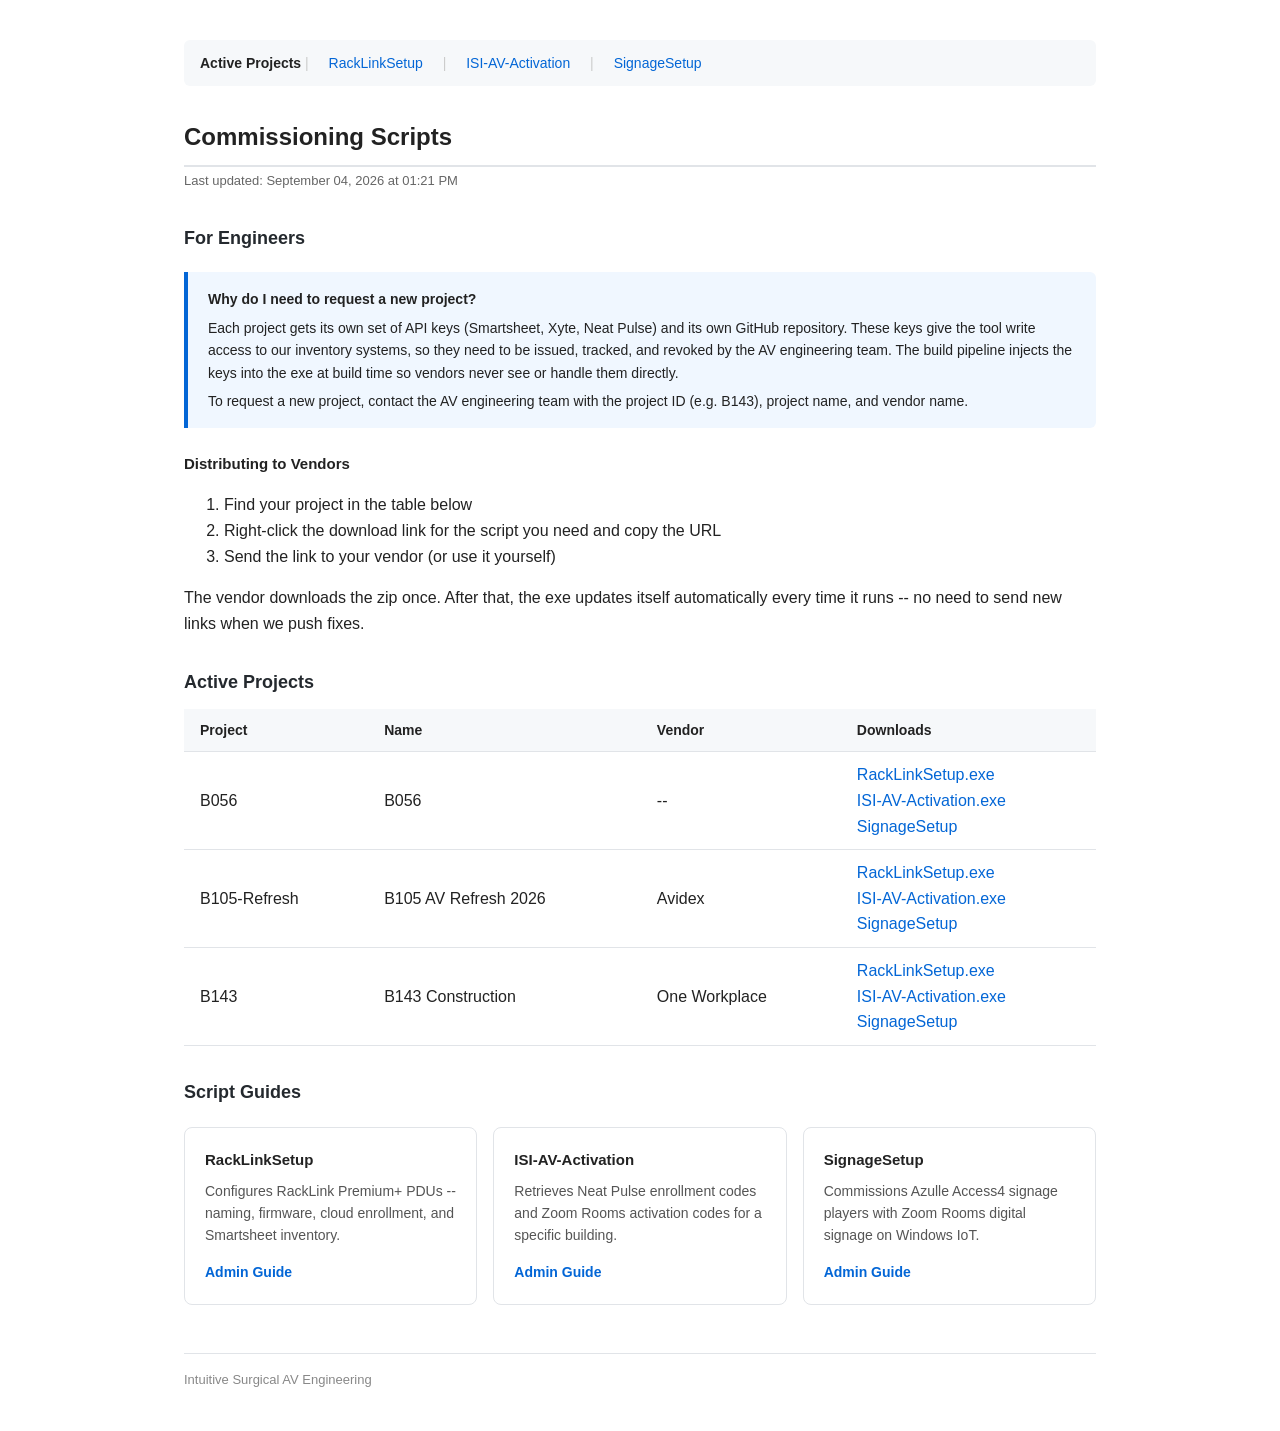
==== index.html @ f8d8507c "Add commissioning docs and project directory Generated with [Devin](https://devin.ai)  Co-Authored-B" ====
<!DOCTYPE html>
<html lang="en">
<head>
  <meta charset="UTF-8">
  <title>Commissioning Scripts</title>
  <link rel="stylesheet" href="style.css">
</head>
<body>
  <nav>
    <strong>Active Projects</strong>
    <span class="sep">|</span>
    <a href="racklinksetup.html">RackLinkSetup</a>
    <span class="sep">|</span>
    <a href="isi-av-activator.html">ISI-AV-Activation</a>
    <span class="sep">|</span>
    <a href="signagesetup.html">SignageSetup</a>
  </nav>

  <h1>Commissioning Scripts</h1>
  <div class="updated">Last updated: September 04, 2026 at 01:21 PM</div>

  <h2>For Engineers</h2>
  <div class="info-box">
    <p><strong>Why do I need to request a new project?</strong></p>
    <p>Each project gets its own set of API keys (Smartsheet, Xyte, Neat Pulse) and its own GitHub
    repository. These keys give the tool write access to our inventory systems, so they need to be
    issued, tracked, and revoked by the AV engineering team. The build pipeline injects the keys into
    the exe at build time so vendors never see or handle them directly.</p>
    <p>To request a new project, contact the AV engineering team with the project ID (e.g. B143),
    project name, and vendor name.</p>
  </div>

  <h3>Distributing to Vendors</h3>
  <ol>
    <li>Find your project in the table below</li>
    <li>Right-click the download link for the script you need and copy the URL</li>
    <li>Send the link to your vendor (or use it yourself)</li>
  </ol>
  <p>The vendor downloads the zip once. After that, the exe updates itself automatically every time
  it runs -- no need to send new links when we push fixes.</p>

  <h2>Active Projects</h2>
  <table>
    <thead>
      <tr>
        <th>Project</th>
        <th>Name</th>
        <th>Vendor</th>
        <th>Downloads</th>
      </tr>
    </thead>
    <tbody>
      <tr>
        <td>B056</td>
        <td>B056</td>
        <td>--</td>
        <td><a href="https://github.com/isrg-enterprise-av/B056-RackLinkSetup/releases/latest">RackLinkSetup.exe</a><br><a href="https://github.com/isrg-enterprise-av/B056-ISI-AV-Activator/releases/latest">ISI-AV-Activation.exe</a><br><a href="https://github.com/isrg-enterprise-av/SignageSetup-Deploy/releases/latest">SignageSetup</a></td>
      </tr>
      <tr>
        <td>B105-Refresh</td>
        <td>B105 AV Refresh 2026</td>
        <td>Avidex</td>
        <td><a href="https://github.com/isrg-enterprise-av/B105-Refresh-RackLinkSetup/releases/latest">RackLinkSetup.exe</a><br><a href="https://github.com/isrg-enterprise-av/B105-Refresh-ISI-AV-Activator/releases/latest">ISI-AV-Activation.exe</a><br><a href="https://github.com/isrg-enterprise-av/SignageSetup-Deploy/releases/latest">SignageSetup</a></td>
      </tr>
      <tr>
        <td>B143</td>
        <td>B143 Construction</td>
        <td>One Workplace</td>
        <td><a href="https://github.com/isrg-enterprise-av/B143-RackLinkSetup/releases/latest">RackLinkSetup.exe</a><br><a href="https://github.com/isrg-enterprise-av/B143-ISI-AV-Activator/releases/latest">ISI-AV-Activation.exe</a><br><a href="https://github.com/isrg-enterprise-av/SignageSetup-Deploy/releases/latest">SignageSetup</a></td>
      </tr>
    </tbody>
  </table>

  <h2>Script Guides</h2>
  <div class="script-cards">
    <div class="script-card">
      <h3>RackLinkSetup</h3>
      <p>Configures RackLink Premium+ PDUs -- naming, firmware, cloud enrollment, and Smartsheet inventory.</p>
      <a href="racklinksetup.html">Admin Guide</a>
    </div>
    <div class="script-card">
      <h3>ISI-AV-Activation</h3>
      <p>Retrieves Neat Pulse enrollment codes and Zoom Rooms activation codes for a specific building.</p>
      <a href="isi-av-activator.html">Admin Guide</a>
    </div>
    <div class="script-card">
      <h3>SignageSetup</h3>
      <p>Commissions Azulle Access4 signage players with Zoom Rooms digital signage on Windows IoT.</p>
      <a href="signagesetup.html">Admin Guide</a>
    </div>
  </div>

  <footer>
    Intuitive Surgical AV Engineering
  </footer>
</body>
</html>
---- style.css ----
/* Shared styles for vendor-scripts documentation */

* { box-sizing: border-box; }

body {
  font-family: "Segoe UI", Arial, sans-serif;
  margin: 0;
  padding: 40px;
  color: #222;
  line-height: 1.6;
  max-width: 960px;
  margin: 0 auto;
  padding: 40px 24px;
}

h1 {
  font-size: 24px;
  margin-bottom: 4px;
  border-bottom: 2px solid #e1e4e8;
  padding-bottom: 8px;
}

h2 {
  font-size: 18px;
  margin-top: 32px;
  margin-bottom: 12px;
  color: #24292e;
}

h3 {
  font-size: 15px;
  margin-top: 24px;
  margin-bottom: 8px;
}

.updated {
  color: #666;
  font-size: 13px;
  margin-bottom: 24px;
}

/* Navigation */
nav {
  margin-bottom: 32px;
  padding: 12px 16px;
  background: #f6f8fa;
  border-radius: 6px;
  font-size: 14px;
}

nav a {
  color: #0366d6;
  text-decoration: none;
  margin-right: 16px;
}

nav a:hover {
  text-decoration: underline;
}

nav .sep {
  color: #ccc;
  margin-right: 16px;
}

/* Tables */
table {
  border-collapse: collapse;
  width: 100%;
}

th, td {
  text-align: left;
  padding: 10px 16px;
  border-bottom: 1px solid #e1e4e8;
}

th {
  background: #f6f8fa;
  font-weight: 600;
  font-size: 14px;
}

tr:hover {
  background: #f9f9f9;
}

/* Links */
a {
  color: #0366d6;
  text-decoration: none;
}

a:hover {
  text-decoration: underline;
}

/* Info boxes */
.info-box {
  background: #f0f7ff;
  border-left: 4px solid #0366d6;
  padding: 16px 20px;
  margin: 20px 0;
  border-radius: 0 6px 6px 0;
  font-size: 14px;
}

.info-box p {
  margin: 6px 0;
}

.info-box p:first-child {
  margin-top: 0;
}

.info-box p:last-child {
  margin-bottom: 0;
}

.warning-box {
  background: #fffbdd;
  border-left: 4px solid #d9a800;
  padding: 16px 20px;
  margin: 20px 0;
  border-radius: 0 6px 6px 0;
  font-size: 14px;
}

/* Steps */
.steps {
  counter-reset: step;
  list-style: none;
  padding-left: 0;
}

.steps li {
  counter-increment: step;
  padding: 8px 0 8px 40px;
  position: relative;
}

.steps li::before {
  content: counter(step);
  position: absolute;
  left: 0;
  top: 8px;
  width: 28px;
  height: 28px;
  border-radius: 50%;
  background: #0366d6;
  color: #fff;
  text-align: center;
  line-height: 28px;
  font-size: 14px;
  font-weight: 600;
}

/* Code */
code {
  background: #f0f0f0;
  padding: 2px 6px;
  border-radius: 3px;
  font-size: 13px;
}

/* Empty state */
.empty {
  color: #888;
  font-style: italic;
  margin-top: 20px;
}

/* Script cards */
.script-cards {
  display: grid;
  grid-template-columns: repeat(auto-fit, minmax(280px, 1fr));
  gap: 16px;
  margin: 20px 0;
}

.script-card {
  border: 1px solid #e1e4e8;
  border-radius: 8px;
  padding: 20px;
  transition: box-shadow 0.2s;
}

.script-card:hover {
  box-shadow: 0 2px 8px rgba(0,0,0,0.08);
}

.script-card h3 {
  margin-top: 0;
  margin-bottom: 8px;
}

.script-card p {
  font-size: 14px;
  color: #555;
  margin: 0 0 12px;
}

.script-card a {
  font-size: 14px;
  font-weight: 600;
}

/* Footer */
footer {
  margin-top: 48px;
  padding-top: 16px;
  border-top: 1px solid #e1e4e8;
  font-size: 13px;
  color: #888;
}
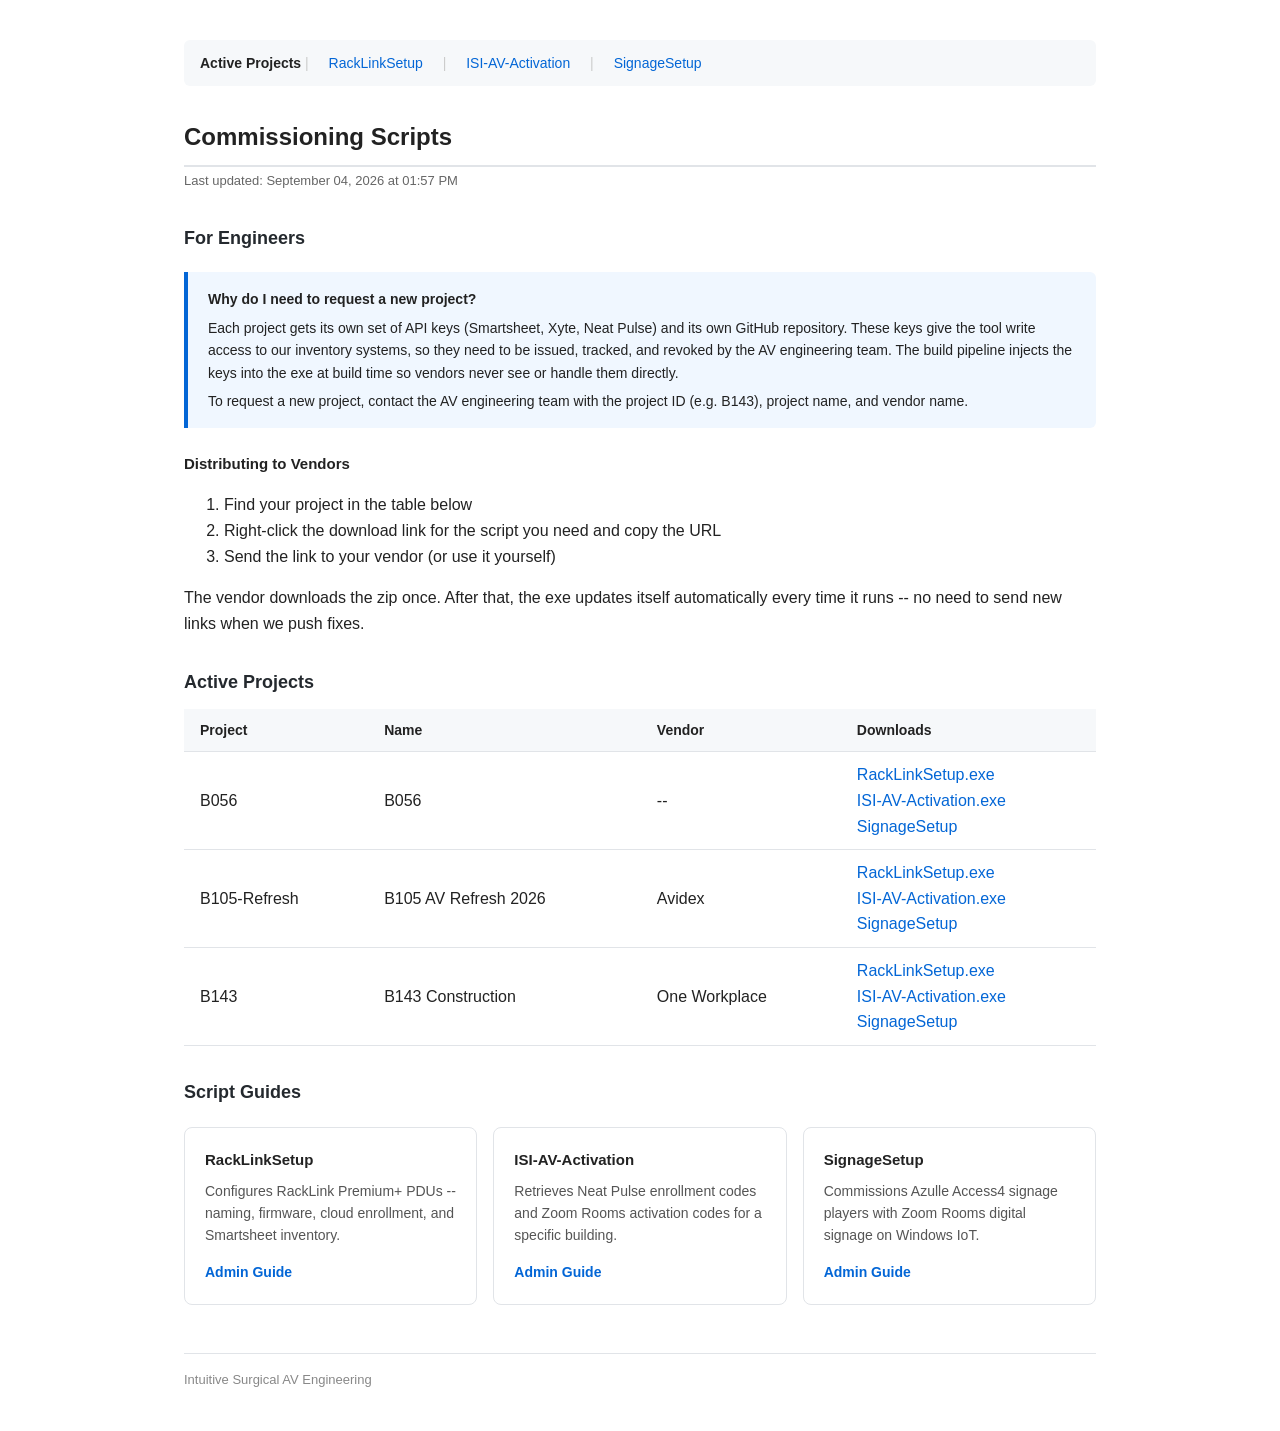
==== commit 816f26e0: "Update active projects" ====
--- a/index.html
+++ b/index.html
@@ -17,7 +17,7 @@
   </nav>
 
   <h1>Commissioning Scripts</h1>
-  <div class="updated">Last updated: September 04, 2026 at 01:21 PM</div>
+  <div class="updated">Last updated: September 04, 2026 at 01:57 PM</div>
 
   <h2>For Engineers</h2>
   <div class="info-box">
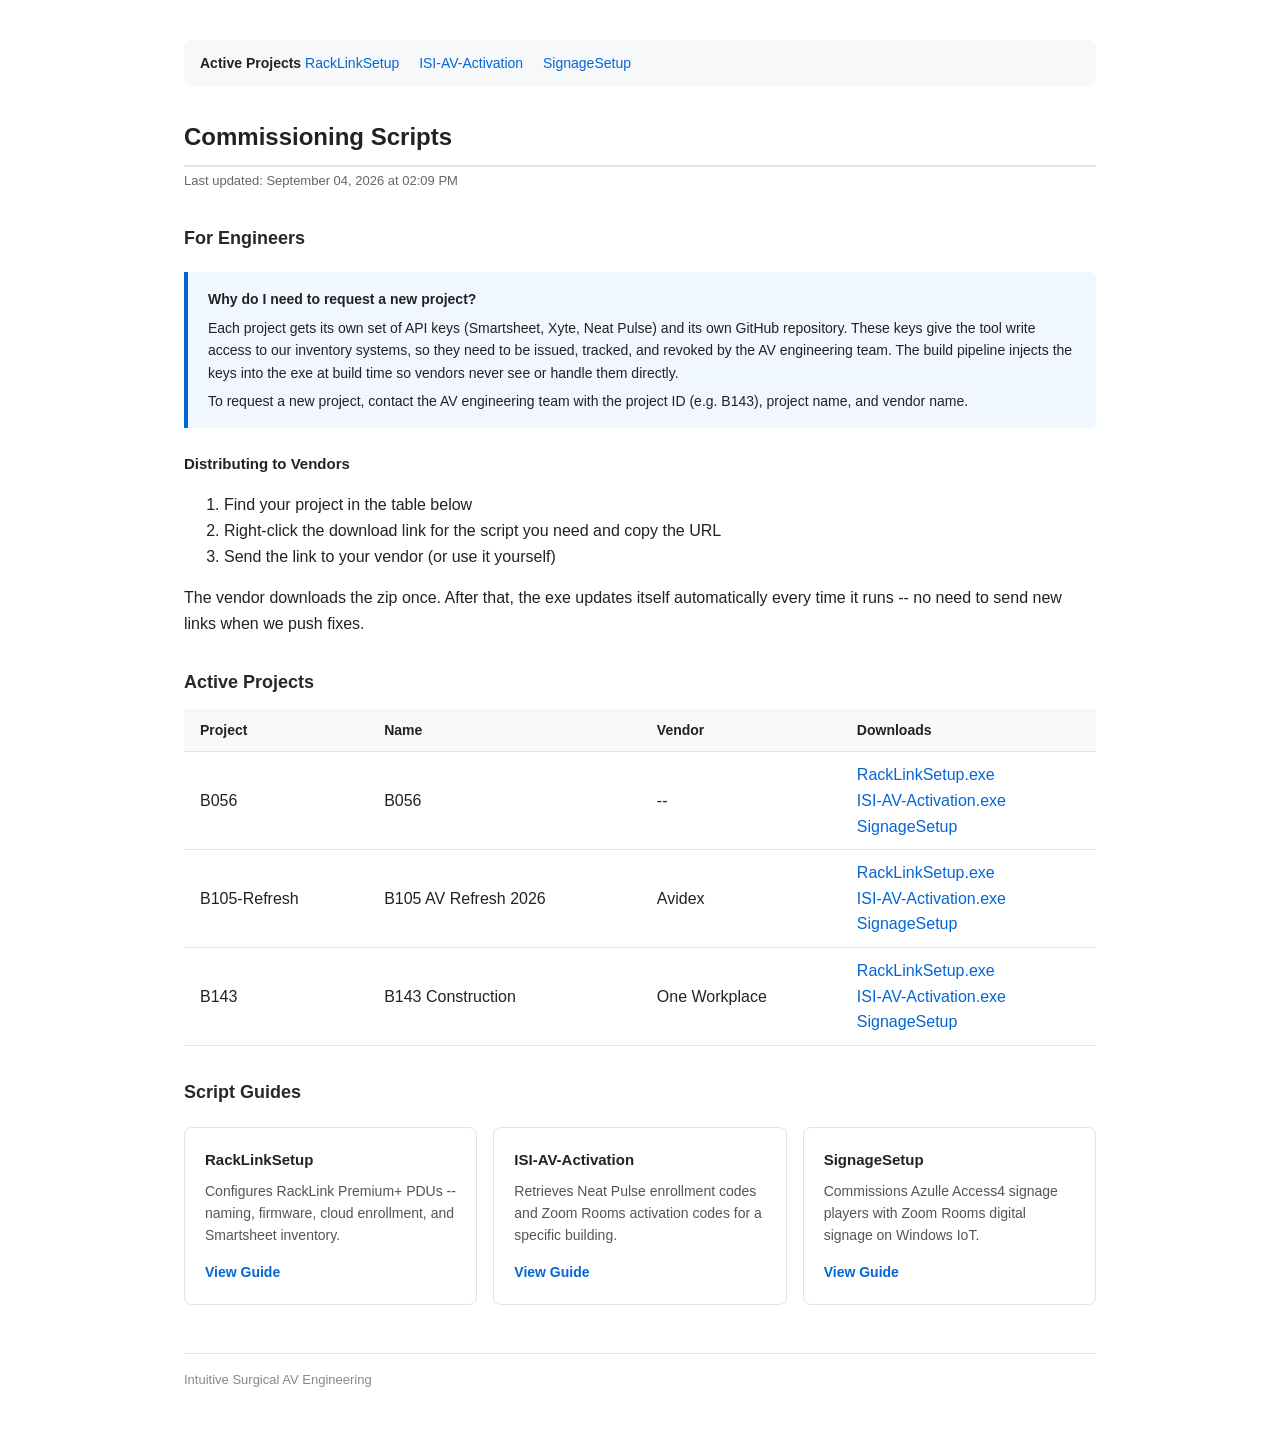
==== commit 427da1f0: "Update active projects" ====
--- a/index.html
+++ b/index.html
@@ -8,48 +8,46 @@
 <body>
   <nav>
     <strong>Active Projects</strong>
-    <span class="sep">|</span>
     <a href="racklinksetup.html">RackLinkSetup</a>
-    <span class="sep">|</span>
     <a href="isi-av-activator.html">ISI-AV-Activation</a>
-    <span class="sep">|</span>
     <a href="signagesetup.html">SignageSetup</a>
   </nav>
 
-  <h1>Commissioning Scripts</h1>
-  <div class="updated">Last updated: September 04, 2026 at 01:57 PM</div>
+  <div class="content">
+    <h1>Commissioning Scripts</h1>
+    <div class="updated">Last updated: September 04, 2026 at 02:09 PM</div>
 
-  <h2>For Engineers</h2>
-  <div class="info-box">
-    <p><strong>Why do I need to request a new project?</strong></p>
-    <p>Each project gets its own set of API keys (Smartsheet, Xyte, Neat Pulse) and its own GitHub
-    repository. These keys give the tool write access to our inventory systems, so they need to be
-    issued, tracked, and revoked by the AV engineering team. The build pipeline injects the keys into
-    the exe at build time so vendors never see or handle them directly.</p>
-    <p>To request a new project, contact the AV engineering team with the project ID (e.g. B143),
-    project name, and vendor name.</p>
-  </div>
+    <h2>For Engineers</h2>
+    <div class="info-box">
+      <p><strong>Why do I need to request a new project?</strong></p>
+      <p>Each project gets its own set of API keys (Smartsheet, Xyte, Neat Pulse) and its own GitHub
+      repository. These keys give the tool write access to our inventory systems, so they need to be
+      issued, tracked, and revoked by the AV engineering team. The build pipeline injects the keys into
+      the exe at build time so vendors never see or handle them directly.</p>
+      <p>To request a new project, contact the AV engineering team with the project ID (e.g. B143),
+      project name, and vendor name.</p>
+    </div>
 
-  <h3>Distributing to Vendors</h3>
-  <ol>
-    <li>Find your project in the table below</li>
-    <li>Right-click the download link for the script you need and copy the URL</li>
-    <li>Send the link to your vendor (or use it yourself)</li>
-  </ol>
-  <p>The vendor downloads the zip once. After that, the exe updates itself automatically every time
-  it runs -- no need to send new links when we push fixes.</p>
+    <h3>Distributing to Vendors</h3>
+    <ol>
+      <li>Find your project in the table below</li>
+      <li>Right-click the download link for the script you need and copy the URL</li>
+      <li>Send the link to your vendor (or use it yourself)</li>
+    </ol>
+    <p>The vendor downloads the zip once. After that, the exe updates itself automatically every time
+    it runs -- no need to send new links when we push fixes.</p>
 
-  <h2>Active Projects</h2>
-  <table>
-    <thead>
-      <tr>
-        <th>Project</th>
-        <th>Name</th>
-        <th>Vendor</th>
-        <th>Downloads</th>
-      </tr>
-    </thead>
-    <tbody>
+    <h2>Active Projects</h2>
+    <table>
+      <thead>
+        <tr>
+          <th>Project</th>
+          <th>Name</th>
+          <th>Vendor</th>
+          <th>Downloads</th>
+        </tr>
+      </thead>
+      <tbody>
       <tr>
         <td>B056</td>
         <td>B056</td>
@@ -68,30 +66,29 @@
         <td>One Workplace</td>
         <td><a href="https://github.com/isrg-enterprise-av/B143-RackLinkSetup/releases/latest">RackLinkSetup.exe</a><br><a href="https://github.com/isrg-enterprise-av/B143-ISI-AV-Activator/releases/latest">ISI-AV-Activation.exe</a><br><a href="https://github.com/isrg-enterprise-av/SignageSetup-Deploy/releases/latest">SignageSetup</a></td>
       </tr>
-    </tbody>
-  </table>
+      </tbody>
+    </table>
 
-  <h2>Script Guides</h2>
-  <div class="script-cards">
-    <div class="script-card">
-      <h3>RackLinkSetup</h3>
-      <p>Configures RackLink Premium+ PDUs -- naming, firmware, cloud enrollment, and Smartsheet inventory.</p>
-      <a href="racklinksetup.html">Admin Guide</a>
-    </div>
-    <div class="script-card">
-      <h3>ISI-AV-Activation</h3>
-      <p>Retrieves Neat Pulse enrollment codes and Zoom Rooms activation codes for a specific building.</p>
-      <a href="isi-av-activator.html">Admin Guide</a>
-    </div>
-    <div class="script-card">
-      <h3>SignageSetup</h3>
-      <p>Commissions Azulle Access4 signage players with Zoom Rooms digital signage on Windows IoT.</p>
-      <a href="signagesetup.html">Admin Guide</a>
+    <h2>Script Guides</h2>
+    <div class="script-cards">
+      <div class="script-card">
+        <h3>RackLinkSetup</h3>
+        <p>Configures RackLink Premium+ PDUs -- naming, firmware, cloud enrollment, and Smartsheet inventory.</p>
+        <a href="racklinksetup.html">View Guide</a>
+      </div>
+      <div class="script-card">
+        <h3>ISI-AV-Activation</h3>
+        <p>Retrieves Neat Pulse enrollment codes and Zoom Rooms activation codes for a specific building.</p>
+        <a href="isi-av-activator.html">View Guide</a>
+      </div>
+      <div class="script-card">
+        <h3>SignageSetup</h3>
+        <p>Commissions Azulle Access4 signage players with Zoom Rooms digital signage on Windows IoT.</p>
+        <a href="signagesetup.html">View Guide</a>
+      </div>
     </div>
   </div>
 
-  <footer>
-    Intuitive Surgical AV Engineering
-  </footer>
+  <footer>Intuitive Surgical AV Engineering</footer>
 </body>
 </html>
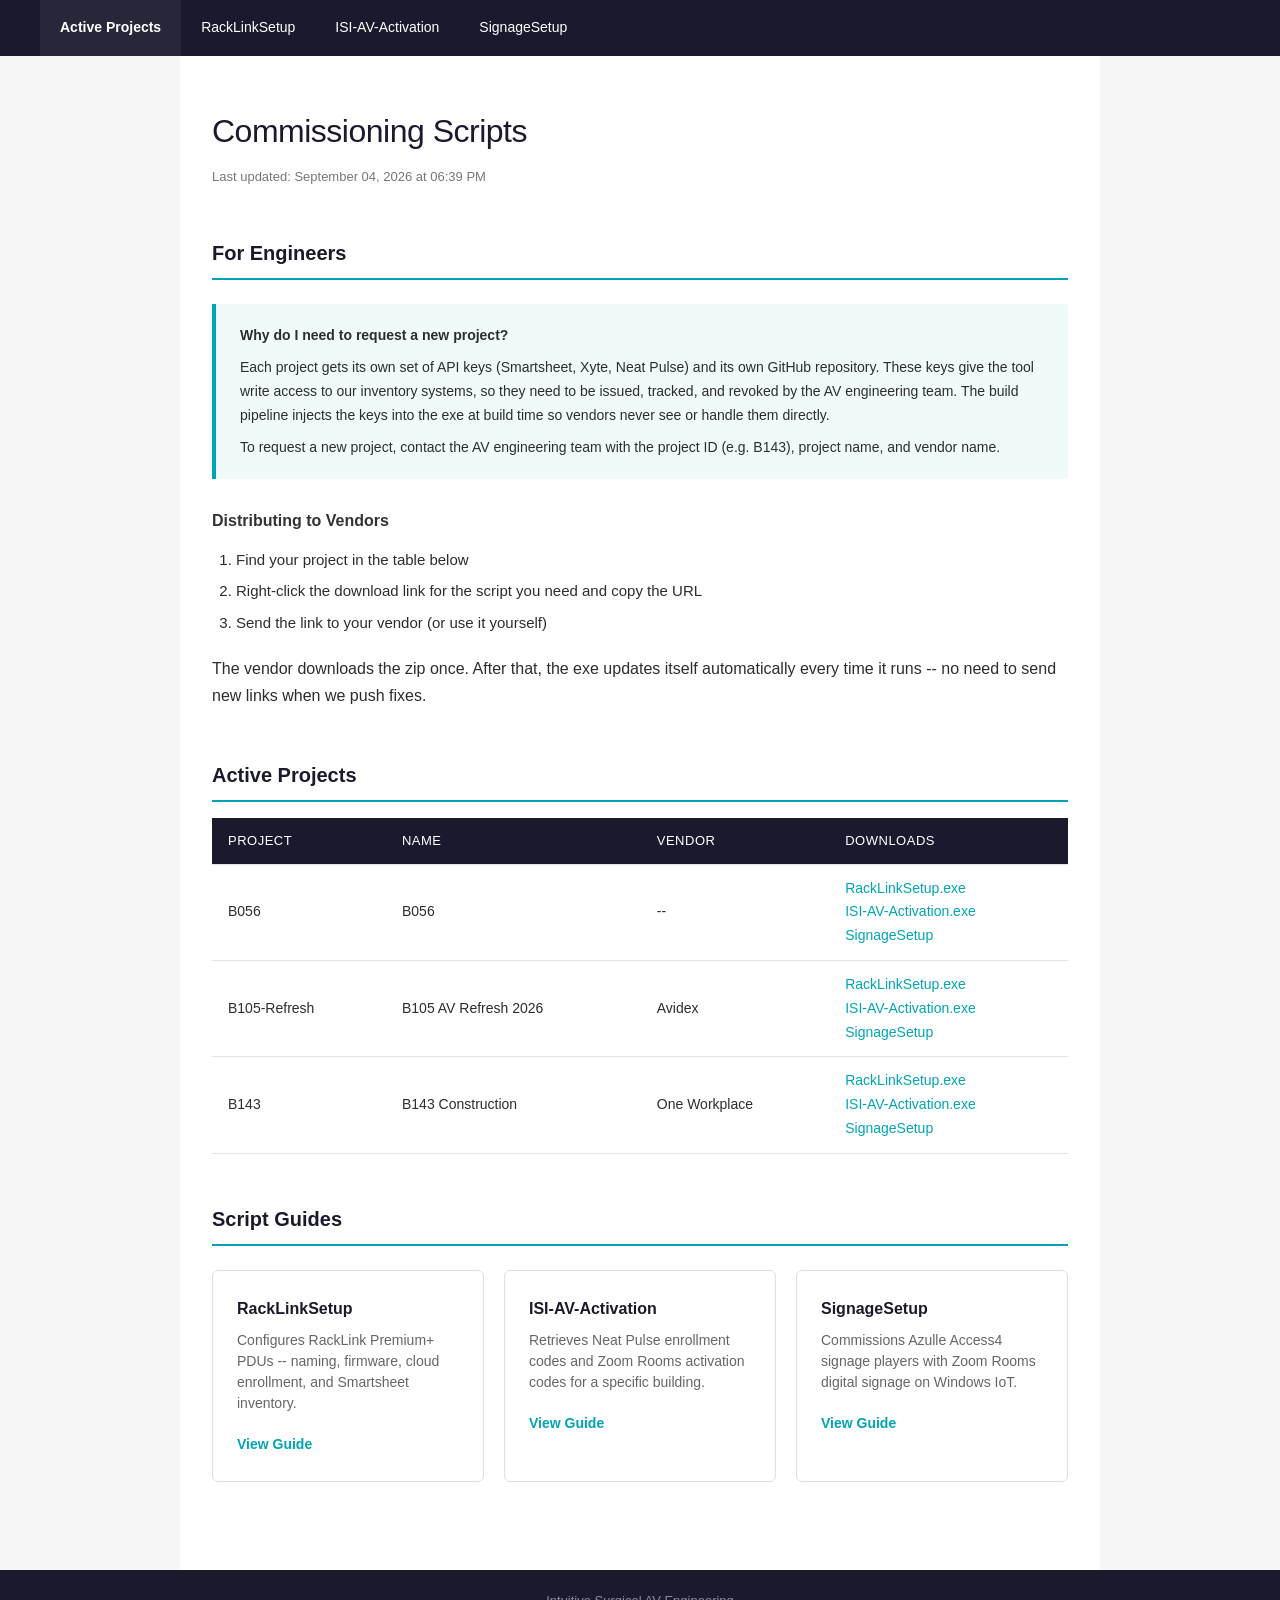
==== commit 58e4dbc7: "Update active projects" ====
--- a/index.html
+++ b/index.html
@@ -15,7 +15,7 @@
 
   <div class="content">
     <h1>Commissioning Scripts</h1>
-    <div class="updated">Last updated: September 04, 2026 at 02:09 PM</div>
+    <div class="updated">Last updated: September 04, 2026 at 06:39 PM</div>
 
     <h2>For Engineers</h2>
     <div class="info-box">
@@ -52,19 +52,19 @@
         <td>B056</td>
         <td>B056</td>
         <td>--</td>
-        <td><a href="https://github.com/isrg-enterprise-av/B056-RackLinkSetup/releases/latest">RackLinkSetup.exe</a><br><a href="https://github.com/isrg-enterprise-av/B056-ISI-AV-Activator/releases/latest">ISI-AV-Activation.exe</a><br><a href="https://github.com/isrg-enterprise-av/SignageSetup-Deploy/releases/latest">SignageSetup</a></td>
+        <td><a href="https://github.com/isrg-enterprise-av/B056-RackLinkSetup/releases/latest">RackLinkSetup.exe</a><br><a href="https://github.com/isrg-enterprise-av/B056-ISI-AV-Activator/releases/latest">ISI-AV-Activation.exe</a><br><a href="https://github.com/Enterprise-AV/SignageSetup-Deploy/releases/latest">SignageSetup</a></td>
       </tr>
       <tr>
         <td>B105-Refresh</td>
         <td>B105 AV Refresh 2026</td>
         <td>Avidex</td>
-        <td><a href="https://github.com/isrg-enterprise-av/B105-Refresh-RackLinkSetup/releases/latest">RackLinkSetup.exe</a><br><a href="https://github.com/isrg-enterprise-av/B105-Refresh-ISI-AV-Activator/releases/latest">ISI-AV-Activation.exe</a><br><a href="https://github.com/isrg-enterprise-av/SignageSetup-Deploy/releases/latest">SignageSetup</a></td>
+        <td><a href="https://github.com/isrg-enterprise-av/B105-Refresh-RackLinkSetup/releases/latest">RackLinkSetup.exe</a><br><a href="https://github.com/isrg-enterprise-av/B105-Refresh-ISI-AV-Activator/releases/latest">ISI-AV-Activation.exe</a><br><a href="https://github.com/Enterprise-AV/SignageSetup-Deploy/releases/latest">SignageSetup</a></td>
       </tr>
       <tr>
         <td>B143</td>
         <td>B143 Construction</td>
         <td>One Workplace</td>
-        <td><a href="https://github.com/isrg-enterprise-av/B143-RackLinkSetup/releases/latest">RackLinkSetup.exe</a><br><a href="https://github.com/isrg-enterprise-av/B143-ISI-AV-Activator/releases/latest">ISI-AV-Activation.exe</a><br><a href="https://github.com/isrg-enterprise-av/SignageSetup-Deploy/releases/latest">SignageSetup</a></td>
+        <td><a href="https://github.com/isrg-enterprise-av/B143-RackLinkSetup/releases/latest">RackLinkSetup.exe</a><br><a href="https://github.com/isrg-enterprise-av/B143-ISI-AV-Activator/releases/latest">ISI-AV-Activation.exe</a><br><a href="https://github.com/Enterprise-AV/SignageSetup-Deploy/releases/latest">SignageSetup</a></td>
       </tr>
       </tbody>
     </table>
--- a/style.css
+++ b/style.css
@@ -1,215 +1,261 @@
-/* Shared styles for vendor-scripts documentation */
-
-* { box-sizing: border-box; }
+/* AV Engineering Documentation — Intuitive-inspired theme */
+
+* { box-sizing: border-box; margin: 0; padding: 0; }
 
 body {
-  font-family: "Segoe UI", Arial, sans-serif;
-  margin: 0;
-  padding: 40px;
-  color: #222;
-  line-height: 1.6;
-  max-width: 960px;
+  font-family: "Segoe UI", -apple-system, BlinkMacSystemFont, sans-serif;
+  color: #2d2d2d;
+  line-height: 1.7;
+  background: #f7f7f7;
+}
+
+/* Top navigation bar */
+nav {
+  background: #1a1a2e;
+  padding: 0 40px;
+  display: flex;
+  align-items: center;
+  gap: 0;
+  height: 56px;
+  position: sticky;
+  top: 0;
+  z-index: 100;
+}
+
+nav a, nav strong {
+  color: #fff;
+  text-decoration: none;
+  font-size: 14px;
+  font-weight: 400;
+  padding: 16px 20px;
+  transition: background 0.2s;
+  white-space: nowrap;
+}
+
+nav a:hover {
+  background: rgba(255,255,255,0.08);
+  text-decoration: none;
+}
+
+nav strong {
+  font-weight: 600;
+  background: rgba(255,255,255,0.06);
+}
+
+nav .sep {
+  display: none;
+}
+
+/* Page content */
+.content {
+  max-width: 920px;
   margin: 0 auto;
-  padding: 40px 24px;
-}
-
+  padding: 48px 32px 64px;
+  background: #fff;
+  min-height: calc(100vh - 56px - 60px);
+}
+
+/* Hero / page header */
 h1 {
-  font-size: 24px;
-  margin-bottom: 4px;
-  border-bottom: 2px solid #e1e4e8;
+  font-size: 32px;
+  font-weight: 300;
+  color: #1a1a2e;
+  margin-bottom: 8px;
+  letter-spacing: -0.5px;
+}
+
+.updated {
+  color: #777;
+  font-size: 13px;
+  margin-bottom: 40px;
+}
+
+/* Section headings */
+h2 {
+  font-size: 20px;
+  font-weight: 600;
+  color: #1a1a2e;
+  margin-top: 48px;
+  margin-bottom: 16px;
   padding-bottom: 8px;
-}
-
-h2 {
-  font-size: 18px;
-  margin-top: 32px;
+  border-bottom: 2px solid #00a4b4;
+}
+
+h3 {
+  font-size: 16px;
+  font-weight: 600;
+  color: #333;
+  margin-top: 28px;
   margin-bottom: 12px;
-  color: #24292e;
-}
-
-h3 {
-  font-size: 15px;
-  margin-top: 24px;
-  margin-bottom: 8px;
-}
-
-.updated {
-  color: #666;
-  font-size: 13px;
-  margin-bottom: 24px;
-}
-
-/* Navigation */
-nav {
-  margin-bottom: 32px;
-  padding: 12px 16px;
-  background: #f6f8fa;
-  border-radius: 6px;
-  font-size: 14px;
-}
-
-nav a {
-  color: #0366d6;
-  text-decoration: none;
-  margin-right: 16px;
-}
-
-nav a:hover {
-  text-decoration: underline;
-}
-
-nav .sep {
-  color: #ccc;
-  margin-right: 16px;
+}
+
+p {
+  margin-bottom: 16px;
 }
 
 /* Tables */
 table {
   border-collapse: collapse;
   width: 100%;
+  margin: 16px 0 24px;
 }
 
 th, td {
   text-align: left;
-  padding: 10px 16px;
-  border-bottom: 1px solid #e1e4e8;
+  padding: 12px 16px;
+  border-bottom: 1px solid #e5e5e5;
+  font-size: 14px;
 }
 
 th {
-  background: #f6f8fa;
-  font-weight: 600;
-  font-size: 14px;
-}
-
-tr:hover {
-  background: #f9f9f9;
+  background: #1a1a2e;
+  color: #fff;
+  font-weight: 500;
+  font-size: 13px;
+  text-transform: uppercase;
+  letter-spacing: 0.5px;
+}
+
+tr:hover td {
+  background: #f5fafa;
 }
 
 /* Links */
 a {
-  color: #0366d6;
+  color: #00a4b4;
   text-decoration: none;
+  font-weight: 500;
 }
 
 a:hover {
+  color: #008a98;
   text-decoration: underline;
 }
 
 /* Info boxes */
 .info-box {
-  background: #f0f7ff;
-  border-left: 4px solid #0366d6;
-  padding: 16px 20px;
-  margin: 20px 0;
-  border-radius: 0 6px 6px 0;
+  background: #f0fafb;
+  border-left: 4px solid #00a4b4;
+  padding: 20px 24px;
+  margin: 24px 0;
+  border-radius: 0 4px 4px 0;
   font-size: 14px;
 }
 
 .info-box p {
-  margin: 6px 0;
-}
-
-.info-box p:first-child {
-  margin-top: 0;
-}
-
-.info-box p:last-child {
-  margin-bottom: 0;
-}
+  margin: 8px 0;
+}
+
+.info-box p:first-child { margin-top: 0; }
+.info-box p:last-child { margin-bottom: 0; }
 
 .warning-box {
-  background: #fffbdd;
-  border-left: 4px solid #d9a800;
-  padding: 16px 20px;
-  margin: 20px 0;
-  border-radius: 0 6px 6px 0;
-  font-size: 14px;
-}
-
-/* Steps */
-.steps {
-  counter-reset: step;
-  list-style: none;
-  padding-left: 0;
-}
-
-.steps li {
-  counter-increment: step;
-  padding: 8px 0 8px 40px;
-  position: relative;
-}
-
-.steps li::before {
-  content: counter(step);
-  position: absolute;
-  left: 0;
-  top: 8px;
-  width: 28px;
-  height: 28px;
-  border-radius: 50%;
-  background: #0366d6;
-  color: #fff;
-  text-align: center;
-  line-height: 28px;
-  font-size: 14px;
-  font-weight: 600;
+  background: #fef9e7;
+  border-left: 4px solid #d4a800;
+  padding: 20px 24px;
+  margin: 24px 0;
+  border-radius: 0 4px 4px 0;
+  font-size: 14px;
+}
+
+.warning-box p {
+  margin: 8px 0;
+}
+
+.warning-box p:first-child { margin-top: 0; }
+.warning-box p:last-child { margin-bottom: 0; }
+
+/* Lists */
+ul, ol {
+  margin: 8px 0 20px 24px;
+}
+
+li {
+  margin-bottom: 6px;
+  font-size: 15px;
 }
 
 /* Code */
 code {
-  background: #f0f0f0;
-  padding: 2px 6px;
+  background: #eef2f5;
+  padding: 2px 8px;
   border-radius: 3px;
   font-size: 13px;
+  font-family: "Cascadia Code", "Consolas", monospace;
+  color: #1a1a2e;
 }
 
 /* Empty state */
 .empty {
-  color: #888;
+  color: #999;
   font-style: italic;
-  margin-top: 20px;
+  margin-top: 24px;
+  font-size: 15px;
 }
 
 /* Script cards */
 .script-cards {
   display: grid;
-  grid-template-columns: repeat(auto-fit, minmax(280px, 1fr));
-  gap: 16px;
-  margin: 20px 0;
+  grid-template-columns: repeat(auto-fit, minmax(260px, 1fr));
+  gap: 20px;
+  margin: 24px 0;
 }
 
 .script-card {
-  border: 1px solid #e1e4e8;
-  border-radius: 8px;
-  padding: 20px;
-  transition: box-shadow 0.2s;
+  background: #fff;
+  border: 1px solid #e0e0e0;
+  border-radius: 6px;
+  padding: 24px;
+  transition: box-shadow 0.2s, border-color 0.2s;
 }
 
 .script-card:hover {
-  box-shadow: 0 2px 8px rgba(0,0,0,0.08);
+  border-color: #00a4b4;
+  box-shadow: 0 4px 12px rgba(0,164,180,0.08);
 }
 
 .script-card h3 {
   margin-top: 0;
   margin-bottom: 8px;
+  color: #1a1a2e;
 }
 
 .script-card p {
   font-size: 14px;
-  color: #555;
-  margin: 0 0 12px;
+  color: #666;
+  margin: 0 0 16px;
+  line-height: 1.5;
 }
 
 .script-card a {
   font-size: 14px;
   font-weight: 600;
+  color: #00a4b4;
 }
 
 /* Footer */
 footer {
-  margin-top: 48px;
-  padding-top: 16px;
-  border-top: 1px solid #e1e4e8;
-  font-size: 13px;
-  color: #888;
-}
+  background: #1a1a2e;
+  color: rgba(255,255,255,0.5);
+  text-align: center;
+  padding: 20px 40px;
+  font-size: 13px;
+}
+
+/* Responsive */
+@media (max-width: 640px) {
+  nav {
+    padding: 0 16px;
+    overflow-x: auto;
+  }
+  nav a, nav strong {
+    padding: 16px 12px;
+    font-size: 13px;
+  }
+  .content {
+    padding: 32px 20px 48px;
+  }
+  h1 {
+    font-size: 26px;
+  }
+}
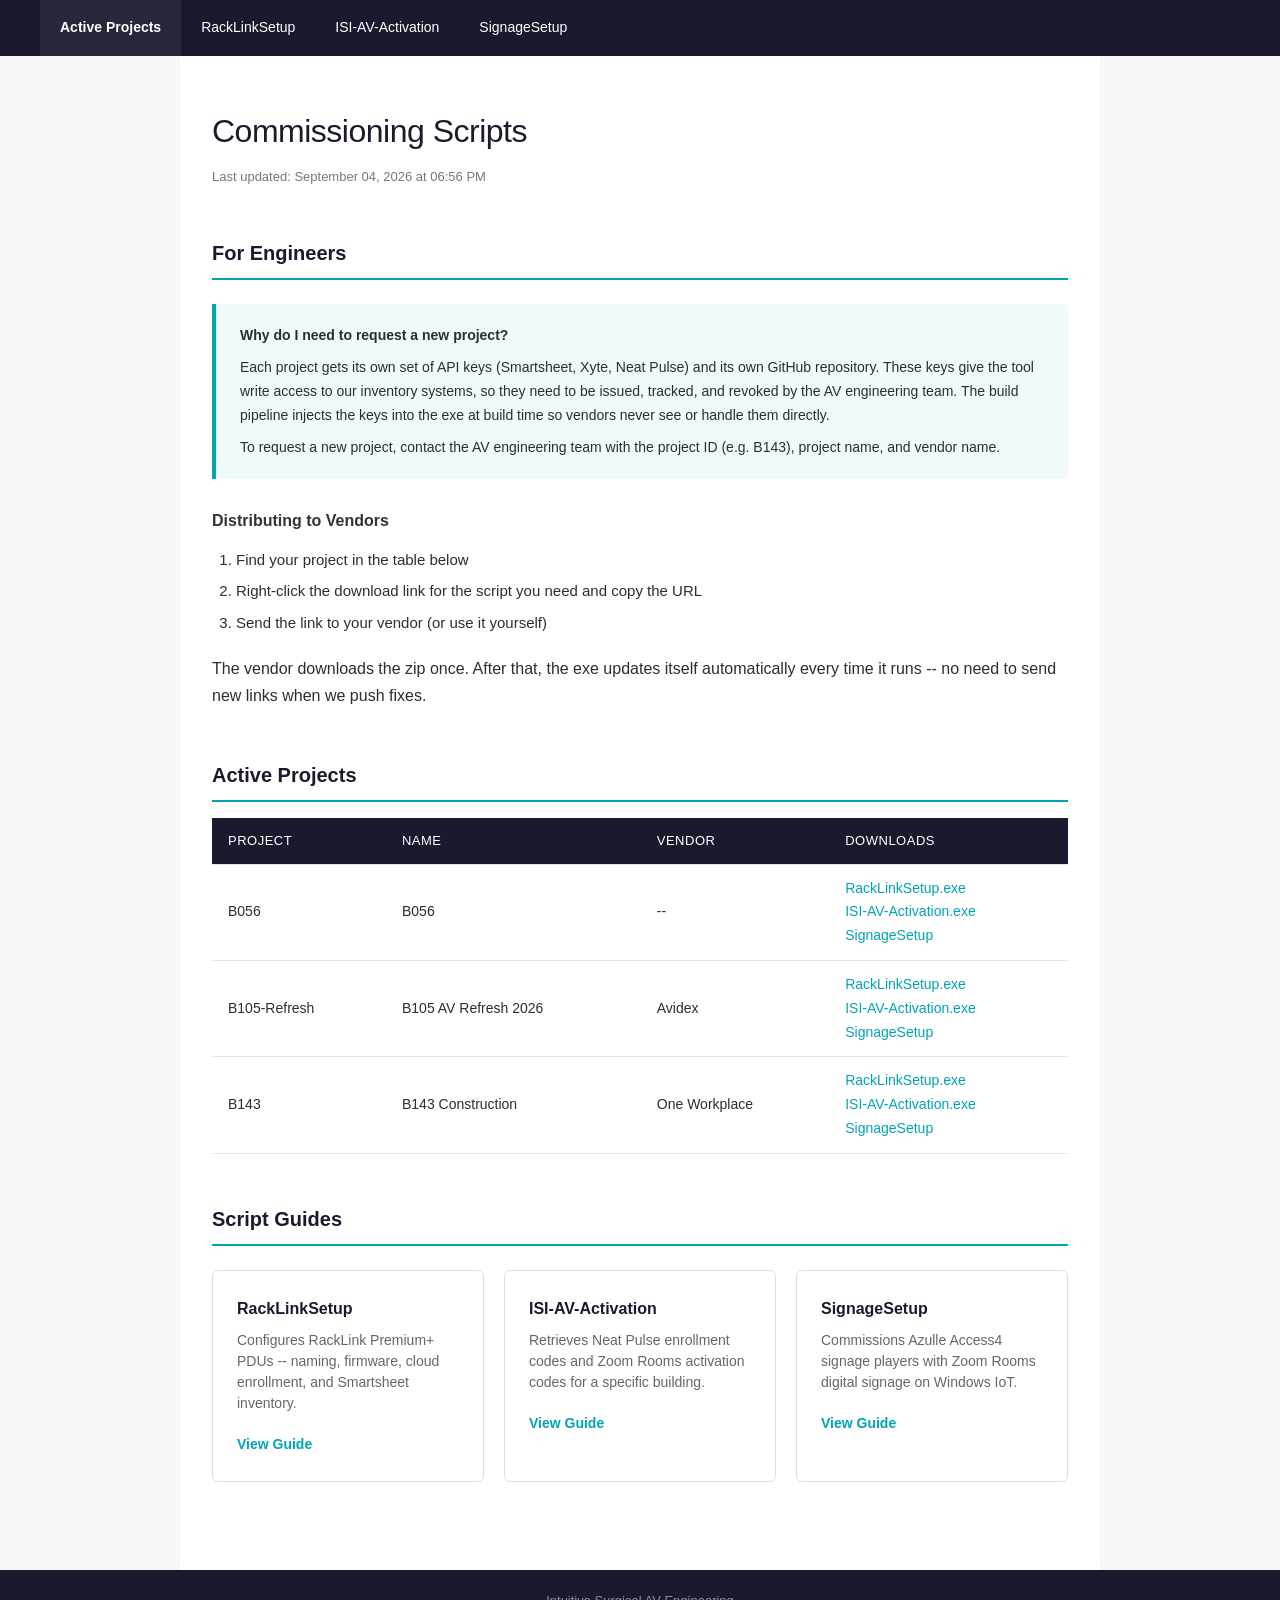
==== commit 89bbad03: "Update active projects" ====
--- a/index.html
+++ b/index.html
@@ -15,7 +15,7 @@
 
   <div class="content">
     <h1>Commissioning Scripts</h1>
-    <div class="updated">Last updated: September 04, 2026 at 06:39 PM</div>
+    <div class="updated">Last updated: September 04, 2026 at 06:56 PM</div>
 
     <h2>For Engineers</h2>
     <div class="info-box">
@@ -52,19 +52,19 @@
         <td>B056</td>
         <td>B056</td>
         <td>--</td>
-        <td><a href="https://github.com/isrg-enterprise-av/B056-RackLinkSetup/releases/latest">RackLinkSetup.exe</a><br><a href="https://github.com/isrg-enterprise-av/B056-ISI-AV-Activator/releases/latest">ISI-AV-Activation.exe</a><br><a href="https://github.com/Enterprise-AV/SignageSetup-Deploy/releases/latest">SignageSetup</a></td>
+        <td><a href="https://github.com/Enterprise-AV/B056-RackLinkSetup/releases/latest">RackLinkSetup.exe</a><br><a href="https://github.com/Enterprise-AV/B056-ISI-AV-Activator/releases/latest">ISI-AV-Activation.exe</a><br><a href="https://github.com/Enterprise-AV/SignageSetup-Deploy/releases/latest">SignageSetup</a></td>
       </tr>
       <tr>
         <td>B105-Refresh</td>
         <td>B105 AV Refresh 2026</td>
         <td>Avidex</td>
-        <td><a href="https://github.com/isrg-enterprise-av/B105-Refresh-RackLinkSetup/releases/latest">RackLinkSetup.exe</a><br><a href="https://github.com/isrg-enterprise-av/B105-Refresh-ISI-AV-Activator/releases/latest">ISI-AV-Activation.exe</a><br><a href="https://github.com/Enterprise-AV/SignageSetup-Deploy/releases/latest">SignageSetup</a></td>
+        <td><a href="https://github.com/Enterprise-AV/B105-Refresh-RackLinkSetup/releases/latest">RackLinkSetup.exe</a><br><a href="https://github.com/Enterprise-AV/B105-Refresh-ISI-AV-Activator/releases/latest">ISI-AV-Activation.exe</a><br><a href="https://github.com/Enterprise-AV/SignageSetup-Deploy/releases/latest">SignageSetup</a></td>
       </tr>
       <tr>
         <td>B143</td>
         <td>B143 Construction</td>
         <td>One Workplace</td>
-        <td><a href="https://github.com/isrg-enterprise-av/B143-RackLinkSetup/releases/latest">RackLinkSetup.exe</a><br><a href="https://github.com/isrg-enterprise-av/B143-ISI-AV-Activator/releases/latest">ISI-AV-Activation.exe</a><br><a href="https://github.com/Enterprise-AV/SignageSetup-Deploy/releases/latest">SignageSetup</a></td>
+        <td><a href="https://github.com/Enterprise-AV/B143-RackLinkSetup/releases/latest">RackLinkSetup.exe</a><br><a href="https://github.com/Enterprise-AV/B143-ISI-AV-Activator/releases/latest">ISI-AV-Activation.exe</a><br><a href="https://github.com/Enterprise-AV/SignageSetup-Deploy/releases/latest">SignageSetup</a></td>
       </tr>
       </tbody>
     </table>
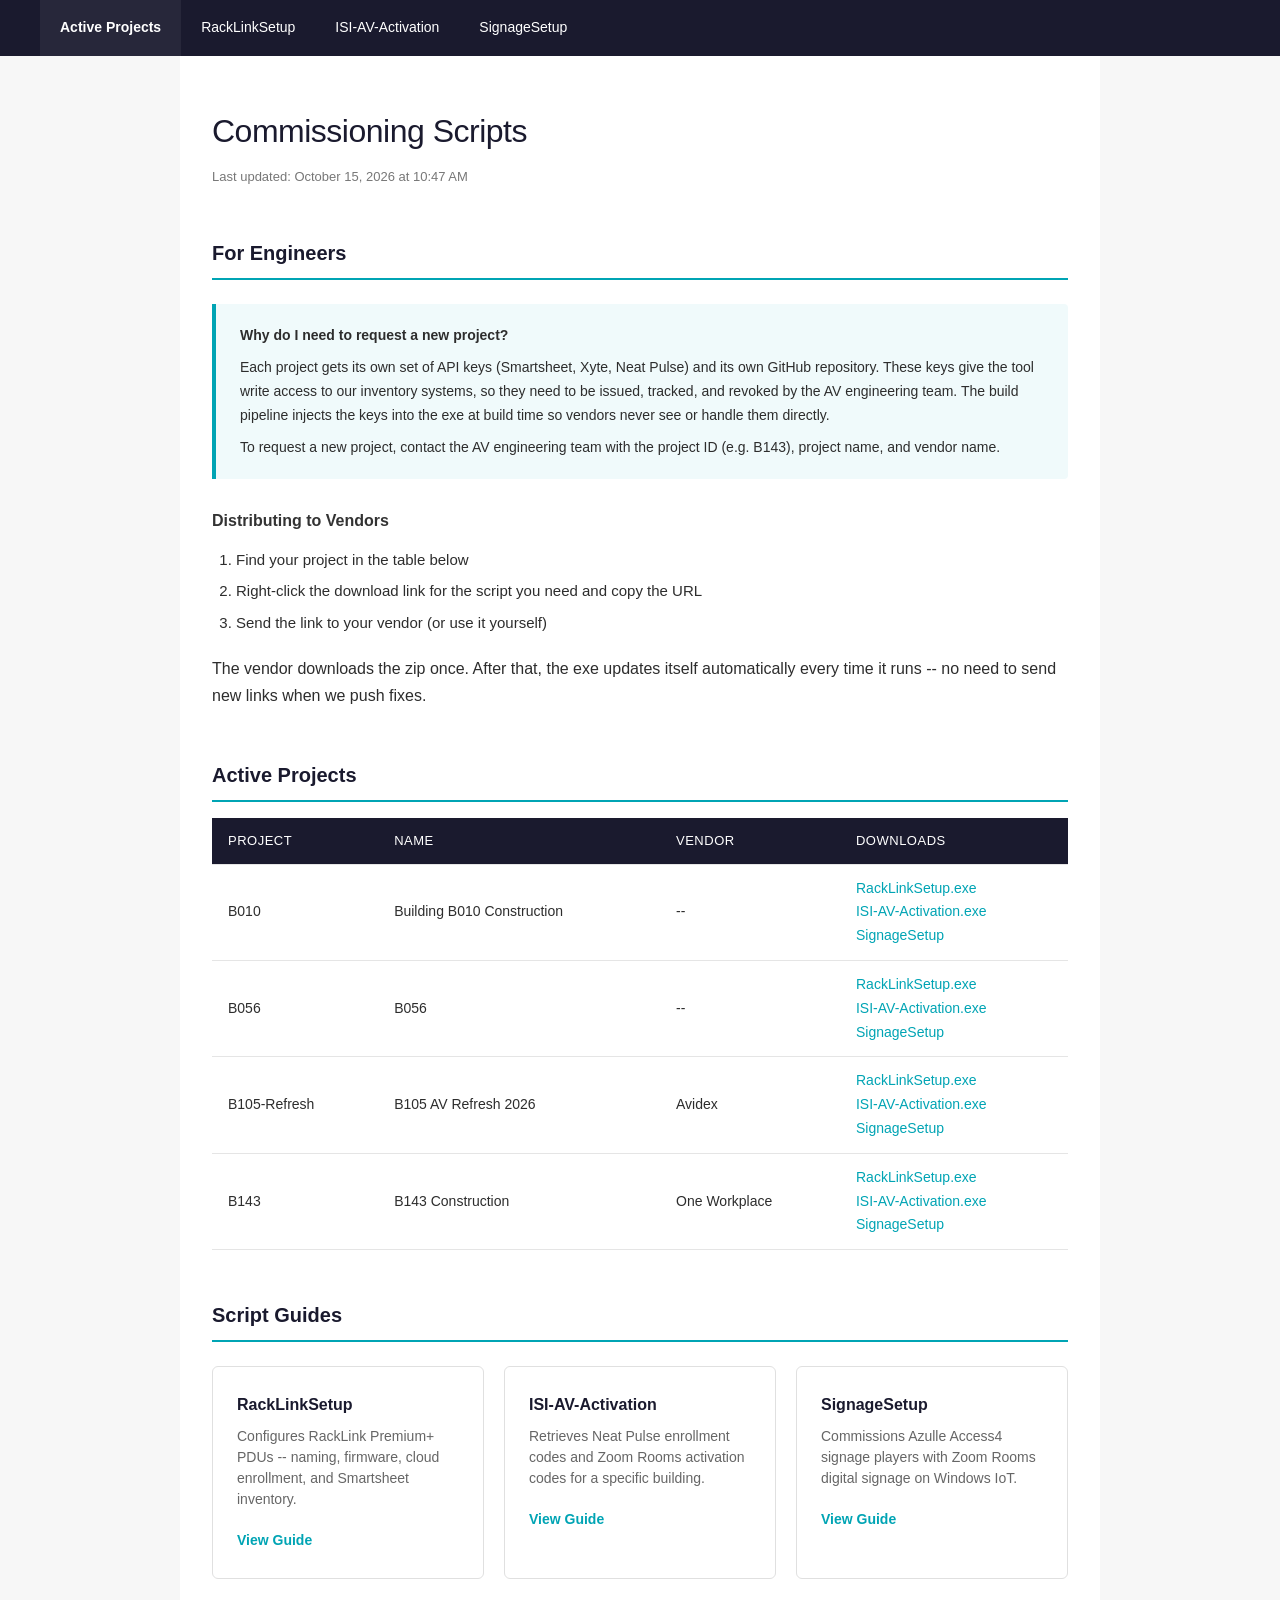
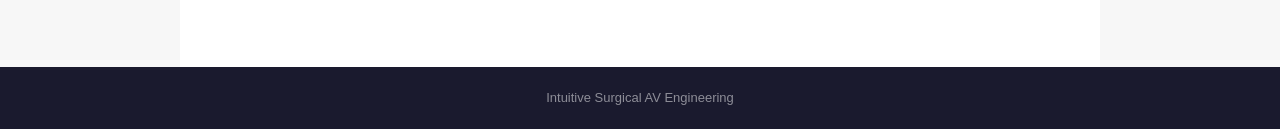
==== commit 5a91ae49: "Update active projects" ====
--- a/index.html
+++ b/index.html
@@ -15,7 +15,7 @@
 
   <div class="content">
     <h1>Commissioning Scripts</h1>
-    <div class="updated">Last updated: September 04, 2026 at 06:56 PM</div>
+    <div class="updated">Last updated: October 15, 2026 at 10:47 AM</div>
 
     <h2>For Engineers</h2>
     <div class="info-box">
@@ -48,6 +48,12 @@
         </tr>
       </thead>
       <tbody>
+      <tr>
+        <td>B010</td>
+        <td>Building B010 Construction</td>
+        <td>--</td>
+        <td><a href="https://github.com/Enterprise-AV/B010-RackLinkSetup/releases/latest">RackLinkSetup.exe</a><br><a href="https://github.com/Enterprise-AV/B010-ISI-AV-Activator/releases/latest">ISI-AV-Activation.exe</a><br><a href="https://github.com/Enterprise-AV/SignageSetup-Deploy/releases/latest">SignageSetup</a></td>
+      </tr>
       <tr>
         <td>B056</td>
         <td>B056</td>
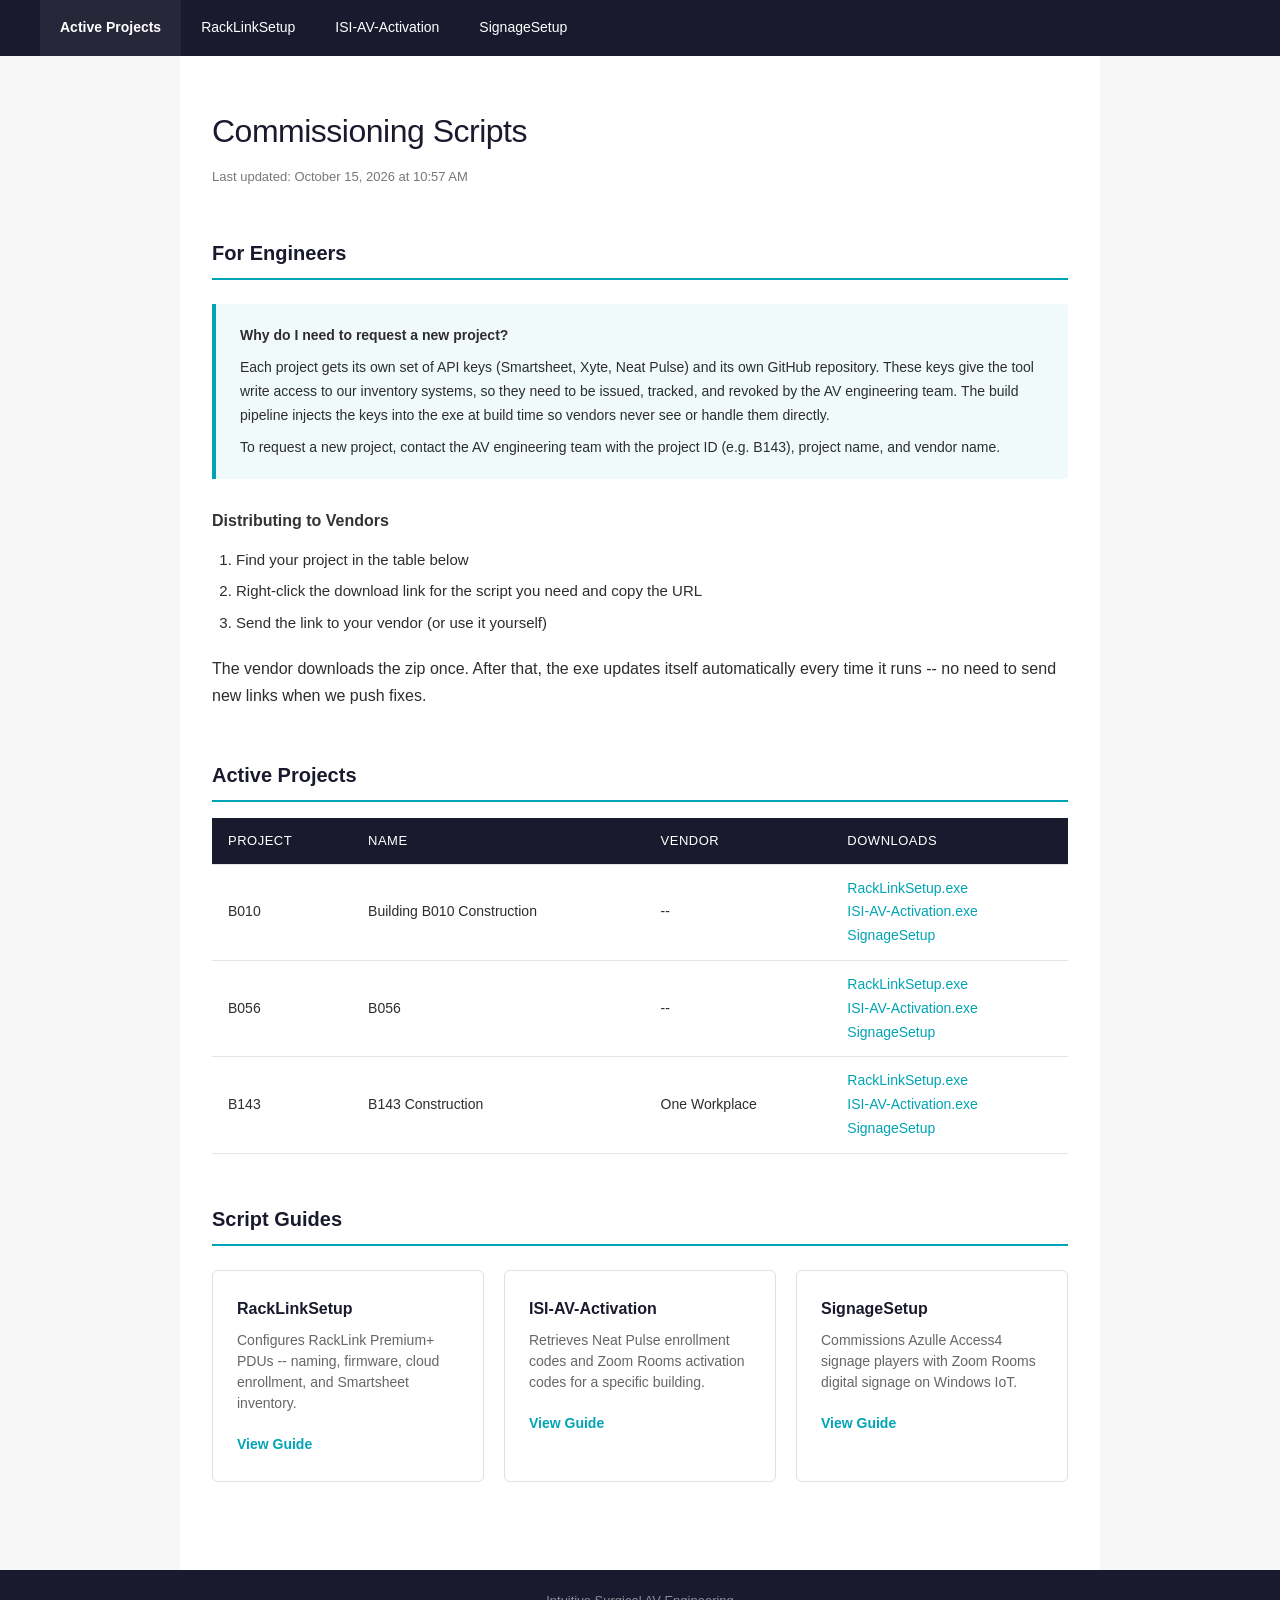
==== commit c7954f7d: "Update active projects" ====
--- a/index.html
+++ b/index.html
@@ -15,7 +15,7 @@
 
   <div class="content">
     <h1>Commissioning Scripts</h1>
-    <div class="updated">Last updated: October 15, 2026 at 10:47 AM</div>
+    <div class="updated">Last updated: October 15, 2026 at 10:57 AM</div>
 
     <h2>For Engineers</h2>
     <div class="info-box">
@@ -61,12 +61,6 @@
         <td><a href="https://github.com/Enterprise-AV/B056-RackLinkSetup/releases/latest">RackLinkSetup.exe</a><br><a href="https://github.com/Enterprise-AV/B056-ISI-AV-Activator/releases/latest">ISI-AV-Activation.exe</a><br><a href="https://github.com/Enterprise-AV/SignageSetup-Deploy/releases/latest">SignageSetup</a></td>
       </tr>
       <tr>
-        <td>B105-Refresh</td>
-        <td>B105 AV Refresh 2026</td>
-        <td>Avidex</td>
-        <td><a href="https://github.com/Enterprise-AV/B105-Refresh-RackLinkSetup/releases/latest">RackLinkSetup.exe</a><br><a href="https://github.com/Enterprise-AV/B105-Refresh-ISI-AV-Activator/releases/latest">ISI-AV-Activation.exe</a><br><a href="https://github.com/Enterprise-AV/SignageSetup-Deploy/releases/latest">SignageSetup</a></td>
-      </tr>
-      <tr>
         <td>B143</td>
         <td>B143 Construction</td>
         <td>One Workplace</td>
